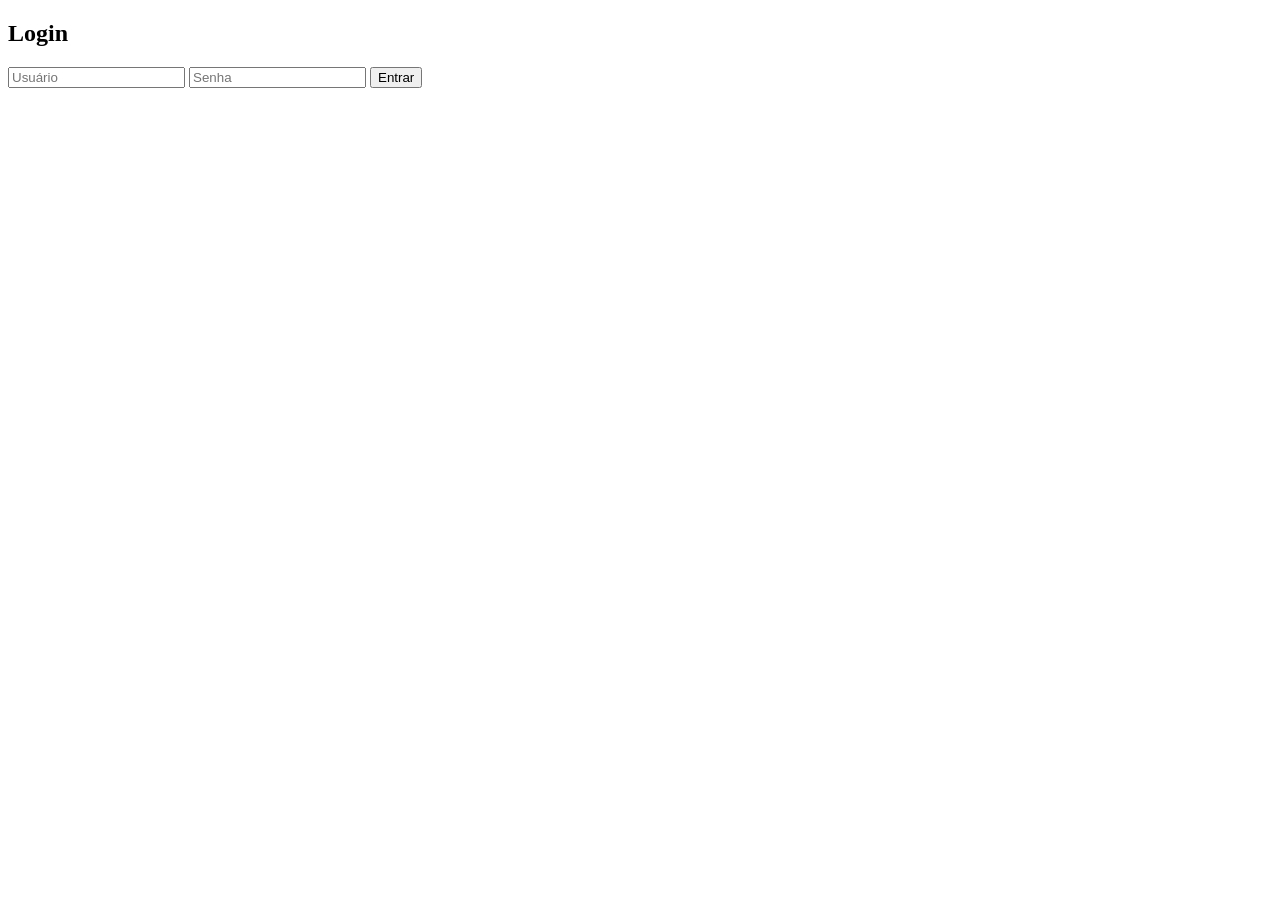
==== templates/index.html @ cce2e697 "feat: sistema completo de monitoramento ambiental funcionando" ====
<!DOCTYPE html>
<html>
<body>

<h2>Login</h2>

<form action="/login" method="POST">
  <input name="username" placeholder="Usuário">
  <input name="password" type="password" placeholder="Senha">
  <button type="submit">Entrar</button>
</form>

</body>
</html>
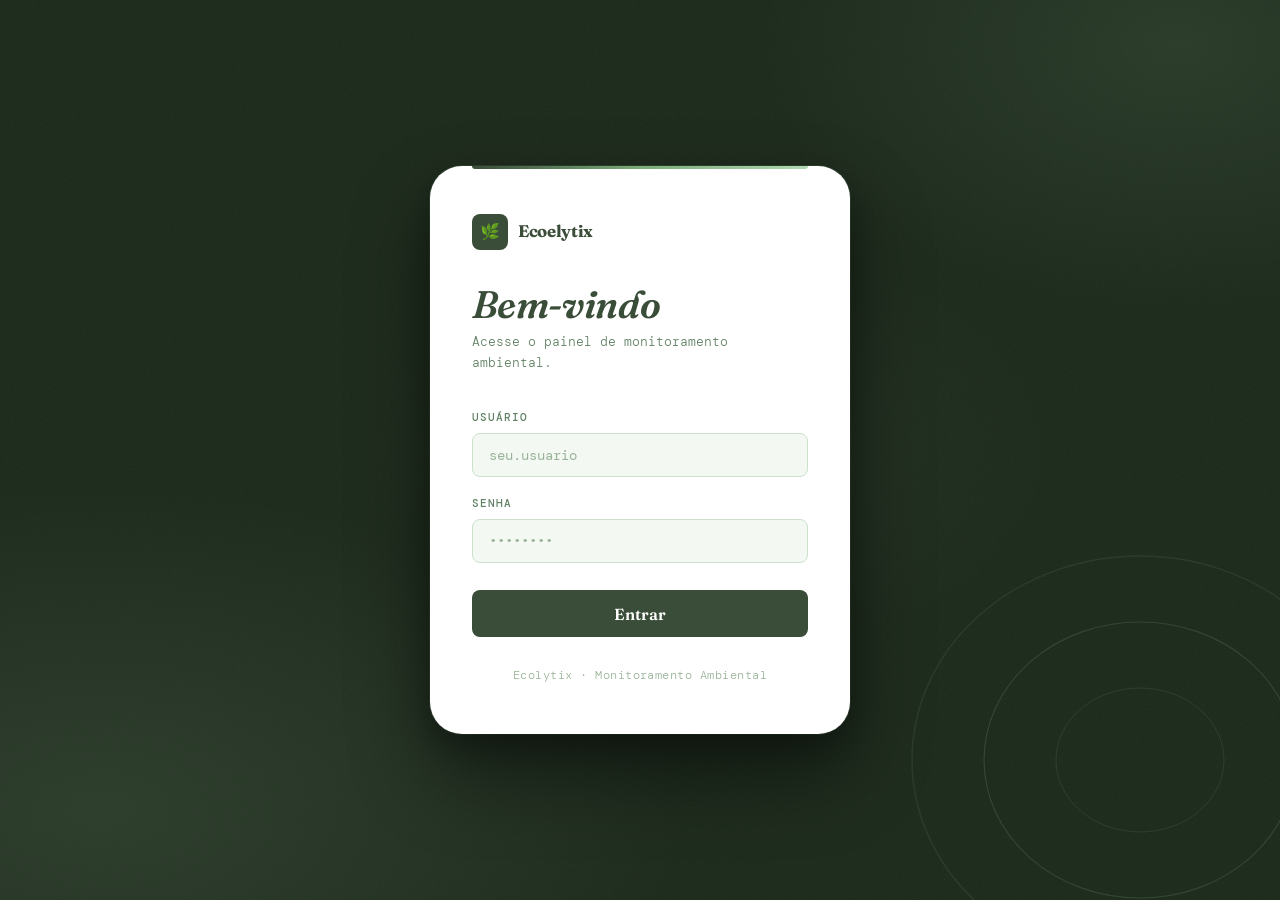
==== commit b1fd304f: "Update index.html" ====
--- a/templates/index.html
+++ b/templates/index.html
@@ -1,14 +1,39 @@
 <!DOCTYPE html>
-<html>
+<html lang="pt-BR">
+<head>
+  <meta charset="UTF-8">
+  <meta name="viewport" content="width=device-width, initial-scale=1.0">
+  <title>Ecoelytix · Login</title>
+  <link rel="stylesheet" href="style.css">
+</head>
 <body>
 
-<h2>Login</h2>
+<div class="login-wrapper">
+  <div class="login-card">
 
-<form action="/login" method="POST">
-  <input name="username" placeholder="Usuário">
-  <input name="password" type="password" placeholder="Senha">
-  <button type="submit">Entrar</button>
-</form>
+    <div class="login-logo">
+      <div class="login-logo-icon">🌿</div>
+      <span class="login-logo-text">Ecoelytix</span>
+    </div>
+
+    <h2>Bem-vindo</h2>
+    <p class="login-subtitle">Acesse o painel de monitoramento ambiental.</p>
+
+    <form action="/login" method="POST">
+      <div class="form-group">
+        <label for="username">Usuário</label>
+        <input id="username" name="username" type="text" placeholder="seu.usuario">
+      </div>
+      <div class="form-group">
+        <label for="password">Senha</label>
+        <input id="password" name="password" type="password" placeholder="••••••••">
+      </div>
+      <button type="submit">Entrar</button>
+    </form>
+
+    <p class="login-footer">Ecolytix · Monitoramento Ambiental</p>
+  </div>
+</div>
 
 </body>
-</html>+</html>
--- a/templates/style.css
+++ b/templates/style.css
@@ -0,0 +1,558 @@
+/* ============================================================
+   EcoCircular · AirSense — Stylesheet
+   Paleta: #3A4D39 · #618264 · #79AC78 · #B0D9B1 + branco
+   Tema: Botanical Dark · Orgânico · Editorial
+   ============================================================ */
+
+@import url('https://fonts.googleapis.com/css2?family=Fraunces:ital,opsz,wght@0,9..144,300;0,9..144,600;0,9..144,700;1,9..144,400&family=DM+Mono:wght@300;400;500&display=swap');
+
+/* ── Variáveis ─────────────────────────────────────────────── */
+:root {
+  /* Paleta fornecida */
+  --green-deep:    #3A4D39;
+  --green-mid:     #618264;
+  --green-light:   #79AC78;
+  --green-pale:    #B0D9B1;
+
+  /* Fundos (mais escuros para criar profundidade) */
+  --bg-base:       #1c2a1b;
+  --bg-surface:    #243023;
+  --bg-card:       #2e3d2d;
+  --bg-card-hover: #364a35;
+  --bg-input:      #1f2c1e;
+
+  /* Branco e variantes */
+  --white:         #ffffff;
+  --white-95:      rgba(255, 255, 255, 0.95);
+  --white-12:      rgba(255, 255, 255, 0.12);
+  --white-06:      rgba(255, 255, 255, 0.06);
+
+  /* Texto */
+  --text-primary:   #f0f7f0;
+  --text-secondary: #B0D9B1;
+  --text-muted:     #618264;
+  --text-dark:      #2e3d2d;
+
+  /* Bordas */
+  --border:        rgba(176, 217, 177, 0.13);
+  --border-mid:    rgba(176, 217, 177, 0.28);
+  --border-focus:  rgba(176, 217, 177, 0.55);
+
+  /* Âmbar — complementar quente para micro-detalhes */
+  --warm:          #c8a96e;
+  --warm-dim:      rgba(200, 169, 110, 0.14);
+
+  /* Raios */
+  --radius-xs: 4px;
+  --radius-sm: 8px;
+  --radius-md: 14px;
+  --radius-lg: 22px;
+  --radius-xl: 32px;
+
+  /* Fontes */
+  --font-display: 'Fraunces', Georgia, serif;
+  --font-mono:    'DM Mono', 'Courier New', monospace;
+
+  --ease: cubic-bezier(0.4, 0, 0.2, 1);
+  --transition: all 0.24s var(--ease);
+}
+
+/* ── Reset ─────────────────────────────────────────────────── */
+*, *::before, *::after { box-sizing: border-box; margin: 0; padding: 0; }
+
+/* ── Base ──────────────────────────────────────────────────── */
+html { font-size: 16px; -webkit-font-smoothing: antialiased; }
+
+body {
+  background-color: var(--bg-base);
+  color: var(--text-primary);
+  font-family: var(--font-mono);
+  font-weight: 300;
+  min-height: 100vh;
+  line-height: 1.65;
+  background-image:
+    radial-gradient(ellipse 70% 55% at 8%  90%, rgba(58,77,57,0.55)    0%, transparent 65%),
+    radial-gradient(ellipse 50% 45% at 92%  5%, rgba(97,130,100,0.2)   0%, transparent 65%),
+    radial-gradient(ellipse 40% 35% at 55% 50%, rgba(176,217,177,0.04) 0%, transparent 70%);
+}
+
+/* Grão orgânico de fundo */
+body::before {
+  content: '';
+  position: fixed;
+  inset: 0;
+  pointer-events: none;
+  z-index: 0;
+  background-image: url("data:image/svg+xml,%3Csvg xmlns='http://www.w3.org/2000/svg' width='300' height='300'%3E%3Cfilter id='g'%3E%3CfeTurbulence type='fractalNoise' baseFrequency='0.72' numOctaves='4' stitchTiles='stitch'/%3E%3CfeColorMatrix type='saturate' values='0'/%3E%3C/filter%3E%3Crect width='300' height='300' filter='url(%23g)' opacity='0.038'/%3E%3C/svg%3E");
+}
+
+/* ── Tipografia ────────────────────────────────────────────── */
+h1, h2, h3, h4, h5, h6 {
+  font-family: var(--font-display);
+  line-height: 1.15;
+  letter-spacing: -0.01em;
+}
+h2 { font-size: clamp(1.7rem, 3vw, 2.4rem); font-weight: 600; }
+h3 { font-size: 1.15rem; font-weight: 400; }
+h4 { font-size: 0.7rem; font-weight: 500; letter-spacing: 0.1em;
+     text-transform: uppercase; font-family: var(--font-mono); }
+
+/* ─────────────────────────────────────────────────────────────
+   LOGIN PAGE
+   ───────────────────────────────────────────────────────── */
+
+.login-wrapper {
+  min-height: 100vh;
+  display: flex;
+  align-items: center;
+  justify-content: center;
+  padding: 2rem;
+  position: relative;
+  z-index: 1;
+}
+
+/* Anéis decorativos no canto */
+.login-wrapper::after {
+  content: '';
+  position: fixed;
+  bottom: -100px;
+  right: -100px;
+  width: 480px;
+  height: 480px;
+  background-image: url("data:image/svg+xml,%3Csvg xmlns='http://www.w3.org/2000/svg' viewBox='0 0 400 400'%3E%3Cellipse cx='200' cy='200' rx='190' ry='170' fill='none' stroke='%233A4D39' stroke-width='1.2' opacity='0.5'/%3E%3Cellipse cx='200' cy='200' rx='130' ry='115' fill='none' stroke='%23618264' stroke-width='1' opacity='0.3'/%3E%3Cellipse cx='200' cy='200' rx='70'  ry='60'  fill='none' stroke='%2379AC78' stroke-width='0.7' opacity='0.2'/%3E%3C/svg%3E");
+  pointer-events: none;
+  z-index: 0;
+  animation: rotateRing 50s linear infinite;
+}
+
+@keyframes rotateRing {
+  to { transform: rotate(360deg); }
+}
+
+/* Card branco ─ destaque visual sobre o fundo escuro */
+.login-card {
+  background: var(--white);
+  border-radius: var(--radius-xl);
+  padding: 3rem 2.6rem;
+  width: 100%;
+  max-width: 420px;
+  box-shadow:
+    0 40px 80px rgba(0,0,0,0.45),
+    0 12px 30px rgba(0,0,0,0.25),
+    0 0 0 1px rgba(176,217,177,0.12);
+  position: relative;
+  z-index: 1;
+  animation: cardIn 0.55s cubic-bezier(0.16, 1, 0.3, 1) both;
+  color: var(--text-dark);
+}
+
+/* Barra de cor no topo do card */
+.login-card::before {
+  content: '';
+  position: absolute;
+  top: 0; left: 2.6rem; right: 2.6rem;
+  height: 3px;
+  background: linear-gradient(90deg, var(--green-deep), var(--green-light), var(--green-pale));
+  border-radius: 0 0 3px 3px;
+}
+
+@keyframes cardIn {
+  from { opacity: 0; transform: translateY(28px) scale(0.96); }
+  to   { opacity: 1; transform: translateY(0)   scale(1); }
+}
+
+/* Logo */
+.login-logo {
+  display: flex;
+  align-items: center;
+  gap: 0.65rem;
+  margin-bottom: 2rem;
+}
+
+.login-logo-icon {
+  width: 36px; height: 36px;
+  background: var(--green-deep);
+  border-radius: var(--radius-sm);
+  display: flex; align-items: center; justify-content: center;
+  font-size: 1rem; flex-shrink: 0;
+}
+
+.login-logo-text {
+  font-family: var(--font-display);
+  font-weight: 700;
+  font-size: 1.05rem;
+  color: var(--green-deep);
+  letter-spacing: -0.02em;
+}
+
+.login-card h2 {
+  color: var(--green-deep);
+  margin-bottom: 0.3rem;
+  font-style: italic;
+}
+
+.login-subtitle {
+  font-size: 0.8rem;
+  color: var(--green-mid);
+  margin-bottom: 2.2rem;
+}
+
+/* Form */
+.login-card form {
+  display: flex;
+  flex-direction: column;
+  gap: 1.1rem;
+}
+
+.form-group {
+  display: flex;
+  flex-direction: column;
+  gap: 0.4rem;
+}
+
+.form-group label {
+  font-size: 0.68rem;
+  letter-spacing: 0.1em;
+  text-transform: uppercase;
+  color: var(--green-mid);
+  font-weight: 500;
+}
+
+/* Inputs */
+input[type="text"],
+input[type="password"],
+input[name="username"],
+input[name="password"] {
+  width: 100%;
+  background: #f3f8f3;
+  border: 1.5px solid #cce0cc;
+  border-radius: var(--radius-sm);
+  color: var(--green-deep);
+  font-family: var(--font-mono);
+  font-size: 0.9rem;
+  font-weight: 400;
+  padding: 0.75rem 1rem;
+  outline: none;
+  transition: var(--transition);
+  caret-color: var(--green-light);
+}
+
+input[name="username"]::placeholder,
+input[name="password"]::placeholder,
+input[type="text"]::placeholder,
+input[type="password"]::placeholder { color: #9ab49a; }
+
+input[name="username"]:focus,
+input[name="password"]:focus,
+input[type="text"]:focus,
+input[type="password"]:focus {
+  border-color: var(--green-light);
+  background: #ffffff;
+  box-shadow: 0 0 0 3px rgba(121,172,120,0.18), 0 2px 8px rgba(58,77,57,0.08);
+}
+
+/* Botão */
+button[type="submit"], .btn-primary {
+  width: 100%;
+  padding: 0.85rem 1.4rem;
+  background: var(--green-deep);
+  border: none;
+  border-radius: var(--radius-sm);
+  color: var(--white);
+  font-family: var(--font-display);
+  font-weight: 600;
+  font-size: 1rem;
+  cursor: pointer;
+  transition: var(--transition);
+  position: relative;
+  overflow: hidden;
+  margin-top: 0.6rem;
+}
+
+button[type="submit"]::before, .btn-primary::before {
+  content: '';
+  position: absolute;
+  top: 0; left: -100%;
+  width: 60%; height: 100%;
+  background: linear-gradient(90deg, transparent, rgba(255,255,255,0.1), transparent);
+  transition: left 0.48s ease;
+}
+
+button[type="submit"]:hover::before, .btn-primary:hover::before { left: 160%; }
+
+button[type="submit"]:hover, .btn-primary:hover {
+  background: var(--green-mid);
+  transform: translateY(-1px);
+  box-shadow: 0 8px 24px rgba(58,77,57,0.35);
+}
+
+button[type="submit"]:active, .btn-primary:active {
+  transform: translateY(0);
+  box-shadow: none;
+}
+
+.login-footer {
+  margin-top: 1.8rem;
+  text-align: center;
+  font-size: 0.74rem;
+  color: #9ab49a;
+  letter-spacing: 0.04em;
+}
+
+/* ─────────────────────────────────────────────────────────────
+   DASHBOARD PAGE
+   ───────────────────────────────────────────────────────── */
+
+.dashboard-wrapper {
+  min-height: 100vh;
+  display: flex;
+  flex-direction: column;
+}
+
+/* Topbar */
+.topbar {
+  display: flex;
+  align-items: center;
+  justify-content: space-between;
+  padding: 0.85rem 2rem;
+  border-bottom: 1px solid var(--border);
+  background: rgba(28,42,27,0.88);
+  backdrop-filter: blur(14px);
+  position: sticky;
+  top: 0;
+  z-index: 100;
+}
+
+.topbar-brand { display: flex; align-items: center; gap: 0.65rem; }
+
+.brand-icon {
+  width: 30px; height: 30px;
+  background: var(--green-deep);
+  border: 1px solid var(--green-mid);
+  border-radius: var(--radius-sm);
+  display: flex; align-items: center; justify-content: center;
+  font-size: 0.85rem; flex-shrink: 0;
+}
+
+.brand-name {
+  font-family: var(--font-display);
+  font-weight: 600;
+  font-size: 1rem;
+  color: var(--text-primary);
+}
+
+.brand-name span { color: var(--green-pale); }
+
+.topbar-env {
+  font-size: 0.68rem;
+  color: var(--text-muted);
+  letter-spacing: 0.08em;
+  text-transform: uppercase;
+  padding: 0.28rem 0.8rem;
+  border: 1px solid var(--border);
+  border-radius: 100px;
+}
+
+/* Conteúdo */
+.dashboard-content {
+  flex: 1;
+  padding: 2rem 2rem 3rem;
+  max-width: 1200px;
+  width: 100%;
+  margin: 0 auto;
+  position: relative;
+  z-index: 1;
+}
+
+/* Header */
+.dashboard-header {
+  margin-bottom: 1.8rem;
+  animation: fadeUp 0.4s ease both;
+  padding-top: 0.3rem;
+}
+
+.dashboard-header h2 {
+  color: var(--white);
+  margin-bottom: 0.25rem;
+  font-style: italic;
+}
+
+.dashboard-header p { font-size: 0.8rem; color: var(--text-muted); }
+
+@keyframes fadeUp {
+  from { opacity: 0; transform: translateY(14px); }
+  to   { opacity: 1; transform: translateY(0); }
+}
+
+/* ── h2 e h3 no contexto do dashboard HTML original ───────── */
+body > h2 {
+  font-family: var(--font-display);
+  font-style: italic;
+  font-weight: 600;
+  font-size: clamp(1.6rem, 3vw, 2.2rem);
+  color: var(--white);
+  padding: 1.6rem 2rem 0.4rem;
+  max-width: 1200px;
+  margin: 0 auto;
+  position: relative;
+  z-index: 1;
+  animation: fadeUp 0.4s ease both;
+}
+
+h3 {
+  display: inline-flex;
+  align-items: center;
+  gap: 0.8rem;
+  padding: 0.6rem 1.2rem 0.6rem 1rem;
+  background: var(--bg-card);
+  border: 1px solid var(--border);
+  border-left: 3px solid var(--green-light);
+  border-radius: var(--radius-sm);
+  font-size: 0.78rem;
+  font-family: var(--font-mono);
+  font-weight: 400;
+  color: var(--text-muted);
+  letter-spacing: 0.03em;
+  margin: 0 2rem 1.8rem;
+  max-width: calc(1200px - 4rem);
+  position: relative;
+  z-index: 1;
+  animation: fadeUp 0.4s 0.08s ease both;
+}
+
+/* Ponto pulsante de status */
+h3::before {
+  content: '';
+  width: 8px; height: 8px;
+  border-radius: 50%;
+  background: var(--green-light);
+  box-shadow: 0 0 10px var(--green-light);
+  animation: blink 2.2s ease-in-out infinite;
+  flex-shrink: 0;
+}
+
+@keyframes blink {
+  0%, 100% { opacity: 1;   box-shadow: 0 0 10px var(--green-light); }
+  50%       { opacity: 0.4; box-shadow: 0 0 3px  var(--green-light); }
+}
+
+#status {
+  color: var(--green-pale);
+  font-family: var(--font-display);
+  font-size: 1rem;
+  font-weight: 600;
+  font-style: italic;
+  letter-spacing: -0.01em;
+}
+
+/* ── h4 dos gráficos ───────────────────────────────────────── */
+h4 {
+  font-size: 0.68rem;
+  letter-spacing: 0.1em;
+  text-transform: uppercase;
+  color: var(--green-pale);
+  margin-bottom: 1rem;
+  display: flex;
+  align-items: center;
+  gap: 0.55rem;
+  font-weight: 500;
+}
+
+h4::before {
+  content: '';
+  display: inline-block;
+  width: 18px; height: 1.5px;
+  background: var(--green-light);
+  border-radius: 2px;
+  flex-shrink: 0;
+}
+
+/* h4 no nível do body (sem wrapper de card) */
+body > h4 {
+  max-width: 1200px;
+  margin: 1.8rem auto 0.9rem;
+  padding: 0 2rem;
+  position: relative;
+  z-index: 1;
+  animation: fadeUp 0.4s 0.14s ease both;
+}
+
+/* ── Seção de gráficos ─────────────────────────────────────── */
+.charts-grid {
+  display: grid;
+  grid-template-columns: 1fr 1fr;
+  gap: 1.2rem;
+}
+
+@media (max-width: 768px) {
+  .charts-grid { grid-template-columns: 1fr; }
+  .dashboard-content { padding: 1.2rem; }
+  .topbar { padding: 0.7rem 1.2rem; }
+  body > h2, h3, body > h4 { padding-left: 1.2rem; padding-right: 1.2rem; margin-left: 0; margin-right: 0; }
+}
+
+/* Cards de gráfico */
+.chart-card {
+  background: var(--bg-card);
+  border: 1px solid var(--border);
+  border-radius: var(--radius-md);
+  padding: 1.4rem 1.4rem 1.2rem;
+  transition: var(--transition);
+  animation: fadeUp 0.4s 0.15s ease both;
+}
+
+.chart-card:hover {
+  border-color: var(--border-mid);
+  background: var(--bg-card-hover);
+  transform: translateY(-2px);
+  box-shadow: 0 8px 32px rgba(0,0,0,0.25), 0 0 0 1px rgba(176,217,177,0.08);
+}
+
+/* Canvas Chart.js */
+canvas {
+  display: block;
+  width: 100% !important;
+  max-height: 280px;
+}
+
+/* Canvas soltos no body (sem card wrapper) */
+body > canvas {
+  background: var(--bg-card);
+  border: 1px solid var(--border);
+  border-radius: var(--radius-md);
+  padding: 1.2rem;
+  margin: 0 auto 1.2rem;
+  max-width: 1200px;
+  position: relative;
+  z-index: 1;
+  display: block;
+}
+
+/* ── Chips / badges utilitários ────────────────────────────── */
+.chip {
+  display: inline-flex; align-items: center; gap: 0.35rem;
+  padding: 0.28rem 0.75rem;
+  border-radius: 100px;
+  font-size: 0.7rem; font-weight: 500; letter-spacing: 0.05em;
+}
+
+.chip-good {
+  background: rgba(176,217,177,0.12);
+  color: var(--green-pale);
+  border: 1px solid rgba(176,217,177,0.25);
+}
+
+.chip-warn {
+  background: var(--warm-dim);
+  color: var(--warm);
+  border: 1px solid rgba(200,169,110,0.25);
+}
+
+/* ── Scrollbar ─────────────────────────────────────────────── */
+::-webkit-scrollbar              { width: 5px; }
+::-webkit-scrollbar-track        { background: var(--bg-base); }
+::-webkit-scrollbar-thumb        { background: var(--green-deep); border-radius: 3px; }
+::-webkit-scrollbar-thumb:hover  { background: var(--green-mid); }
+
+/* ── Seleção ───────────────────────────────────────────────── */
+::selection { background: rgba(121,172,120,0.28); color: var(--white); }
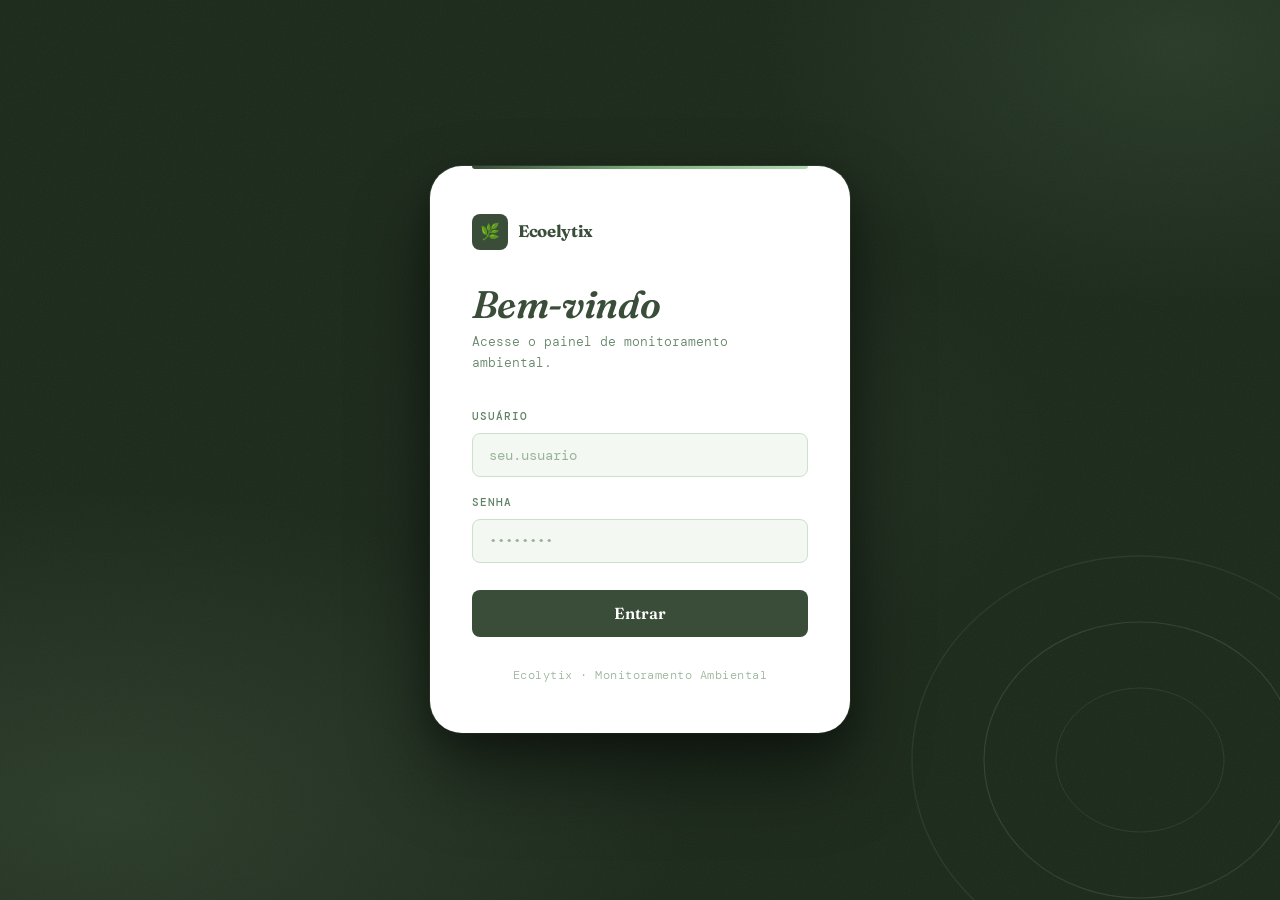
==== commit da094ec0: "Change form action to dashboard.html with GET method" ====
--- a/templates/index.html
+++ b/templates/index.html
@@ -19,7 +19,7 @@
     <h2>Bem-vindo</h2>
     <p class="login-subtitle">Acesse o painel de monitoramento ambiental.</p>
 
-    <form action="/login" method="POST">
+    <form action="dashboard.html" method="GET">
       <div class="form-group">
         <label for="username">Usuário</label>
         <input id="username" name="username" type="text" placeholder="seu.usuario">
--- a/templates/style.css
+++ b/templates/style.css
@@ -1,55 +1,40 @@
-/* ============================================================
-   EcoCircular · AirSense — Stylesheet
-   Paleta: #3A4D39 · #618264 · #79AC78 · #B0D9B1 + branco
-   Tema: Botanical Dark · Orgânico · Editorial
-   ============================================================ */
-
 @import url('https://fonts.googleapis.com/css2?family=Fraunces:ital,opsz,wght@0,9..144,300;0,9..144,600;0,9..144,700;1,9..144,400&family=DM+Mono:wght@300;400;500&display=swap');
 
-/* ── Variáveis ─────────────────────────────────────────────── */
 :root {
-  /* Paleta fornecida */
   --green-deep:    #3A4D39;
   --green-mid:     #618264;
   --green-light:   #79AC78;
   --green-pale:    #B0D9B1;
 
-  /* Fundos (mais escuros para criar profundidade) */
   --bg-base:       #1c2a1b;
   --bg-surface:    #243023;
   --bg-card:       #2e3d2d;
   --bg-card-hover: #364a35;
   --bg-input:      #1f2c1e;
 
-  /* Branco e variantes */
   --white:         #ffffff;
   --white-95:      rgba(255, 255, 255, 0.95);
   --white-12:      rgba(255, 255, 255, 0.12);
   --white-06:      rgba(255, 255, 255, 0.06);
 
-  /* Texto */
   --text-primary:   #f0f7f0;
   --text-secondary: #B0D9B1;
   --text-muted:     #618264;
   --text-dark:      #2e3d2d;
 
-  /* Bordas */
   --border:        rgba(176, 217, 177, 0.13);
   --border-mid:    rgba(176, 217, 177, 0.28);
   --border-focus:  rgba(176, 217, 177, 0.55);
 
-  /* Âmbar — complementar quente para micro-detalhes */
   --warm:          #c8a96e;
   --warm-dim:      rgba(200, 169, 110, 0.14);
 
-  /* Raios */
   --radius-xs: 4px;
   --radius-sm: 8px;
   --radius-md: 14px;
   --radius-lg: 22px;
   --radius-xl: 32px;
 
-  /* Fontes */
   --font-display: 'Fraunces', Georgia, serif;
   --font-mono:    'DM Mono', 'Courier New', monospace;
 
@@ -57,10 +42,8 @@
   --transition: all 0.24s var(--ease);
 }
 
-/* ── Reset ─────────────────────────────────────────────────── */
 *, *::before, *::after { box-sizing: border-box; margin: 0; padding: 0; }
 
-/* ── Base ──────────────────────────────────────────────────── */
 html { font-size: 16px; -webkit-font-smoothing: antialiased; }
 
 body {
@@ -76,7 +59,6 @@
     radial-gradient(ellipse 40% 35% at 55% 50%, rgba(176,217,177,0.04) 0%, transparent 70%);
 }
 
-/* Grão orgânico de fundo */
 body::before {
   content: '';
   position: fixed;
@@ -86,7 +68,6 @@
   background-image: url("data:image/svg+xml,%3Csvg xmlns='http://www.w3.org/2000/svg' width='300' height='300'%3E%3Cfilter id='g'%3E%3CfeTurbulence type='fractalNoise' baseFrequency='0.72' numOctaves='4' stitchTiles='stitch'/%3E%3CfeColorMatrix type='saturate' values='0'/%3E%3C/filter%3E%3Crect width='300' height='300' filter='url(%23g)' opacity='0.038'/%3E%3C/svg%3E");
 }
 
-/* ── Tipografia ────────────────────────────────────────────── */
 h1, h2, h3, h4, h5, h6 {
   font-family: var(--font-display);
   line-height: 1.15;
@@ -97,10 +78,6 @@
 h4 { font-size: 0.7rem; font-weight: 500; letter-spacing: 0.1em;
      text-transform: uppercase; font-family: var(--font-mono); }
 
-/* ─────────────────────────────────────────────────────────────
-   LOGIN PAGE
-   ───────────────────────────────────────────────────────── */
-
 .login-wrapper {
   min-height: 100vh;
   display: flex;
@@ -111,7 +88,6 @@
   z-index: 1;
 }
 
-/* Anéis decorativos no canto */
 .login-wrapper::after {
   content: '';
   position: fixed;
@@ -129,7 +105,6 @@
   to { transform: rotate(360deg); }
 }
 
-/* Card branco ─ destaque visual sobre o fundo escuro */
 .login-card {
   background: var(--white);
   border-radius: var(--radius-xl);
@@ -146,7 +121,6 @@
   color: var(--text-dark);
 }
 
-/* Barra de cor no topo do card */
 .login-card::before {
   content: '';
   position: absolute;
@@ -161,7 +135,6 @@
   to   { opacity: 1; transform: translateY(0)   scale(1); }
 }
 
-/* Logo */
 .login-logo {
   display: flex;
   align-items: center;
@@ -197,7 +170,6 @@
   margin-bottom: 2.2rem;
 }
 
-/* Form */
 .login-card form {
   display: flex;
   flex-direction: column;
@@ -218,7 +190,6 @@
   font-weight: 500;
 }
 
-/* Inputs */
 input[type="text"],
 input[type="password"],
 input[name="username"],
@@ -251,7 +222,6 @@
   box-shadow: 0 0 0 3px rgba(121,172,120,0.18), 0 2px 8px rgba(58,77,57,0.08);
 }
 
-/* Botão */
 button[type="submit"], .btn-primary {
   width: 100%;
   padding: 0.85rem 1.4rem;
@@ -299,17 +269,12 @@
   letter-spacing: 0.04em;
 }
 
-/* ─────────────────────────────────────────────────────────────
-   DASHBOARD PAGE
-   ───────────────────────────────────────────────────────── */
-
 .dashboard-wrapper {
   min-height: 100vh;
   display: flex;
   flex-direction: column;
 }
 
-/* Topbar */
 .topbar {
   display: flex;
   align-items: center;
@@ -353,7 +318,6 @@
   border-radius: 100px;
 }
 
-/* Conteúdo */
 .dashboard-content {
   flex: 1;
   padding: 2rem 2rem 3rem;
@@ -364,7 +328,6 @@
   z-index: 1;
 }
 
-/* Header */
 .dashboard-header {
   margin-bottom: 1.8rem;
   animation: fadeUp 0.4s ease both;
@@ -384,7 +347,6 @@
   to   { opacity: 1; transform: translateY(0); }
 }
 
-/* ── h2 e h3 no contexto do dashboard HTML original ───────── */
 body > h2 {
   font-family: var(--font-display);
   font-style: italic;
@@ -420,7 +382,6 @@
   animation: fadeUp 0.4s 0.08s ease both;
 }
 
-/* Ponto pulsante de status */
 h3::before {
   content: '';
   width: 8px; height: 8px;
@@ -445,7 +406,6 @@
   letter-spacing: -0.01em;
 }
 
-/* ── h4 dos gráficos ───────────────────────────────────────── */
 h4 {
   font-size: 0.68rem;
   letter-spacing: 0.1em;
@@ -467,7 +427,6 @@
   flex-shrink: 0;
 }
 
-/* h4 no nível do body (sem wrapper de card) */
 body > h4 {
   max-width: 1200px;
   margin: 1.8rem auto 0.9rem;
@@ -477,7 +436,6 @@
   animation: fadeUp 0.4s 0.14s ease both;
 }
 
-/* ── Seção de gráficos ─────────────────────────────────────── */
 .charts-grid {
   display: grid;
   grid-template-columns: 1fr 1fr;
@@ -491,7 +449,6 @@
   body > h2, h3, body > h4 { padding-left: 1.2rem; padding-right: 1.2rem; margin-left: 0; margin-right: 0; }
 }
 
-/* Cards de gráfico */
 .chart-card {
   background: var(--bg-card);
   border: 1px solid var(--border);
@@ -508,14 +465,12 @@
   box-shadow: 0 8px 32px rgba(0,0,0,0.25), 0 0 0 1px rgba(176,217,177,0.08);
 }
 
-/* Canvas Chart.js */
 canvas {
   display: block;
   width: 100% !important;
   max-height: 280px;
 }
 
-/* Canvas soltos no body (sem card wrapper) */
 body > canvas {
   background: var(--bg-card);
   border: 1px solid var(--border);
@@ -528,7 +483,6 @@
   display: block;
 }
 
-/* ── Chips / badges utilitários ────────────────────────────── */
 .chip {
   display: inline-flex; align-items: center; gap: 0.35rem;
   padding: 0.28rem 0.75rem;
@@ -548,11 +502,9 @@
   border: 1px solid rgba(200,169,110,0.25);
 }
 
-/* ── Scrollbar ─────────────────────────────────────────────── */
 ::-webkit-scrollbar              { width: 5px; }
 ::-webkit-scrollbar-track        { background: var(--bg-base); }
 ::-webkit-scrollbar-thumb        { background: var(--green-deep); border-radius: 3px; }
 ::-webkit-scrollbar-thumb:hover  { background: var(--green-mid); }
 
-/* ── Seleção ───────────────────────────────────────────────── */
 ::selection { background: rgba(121,172,120,0.28); color: var(--white); }
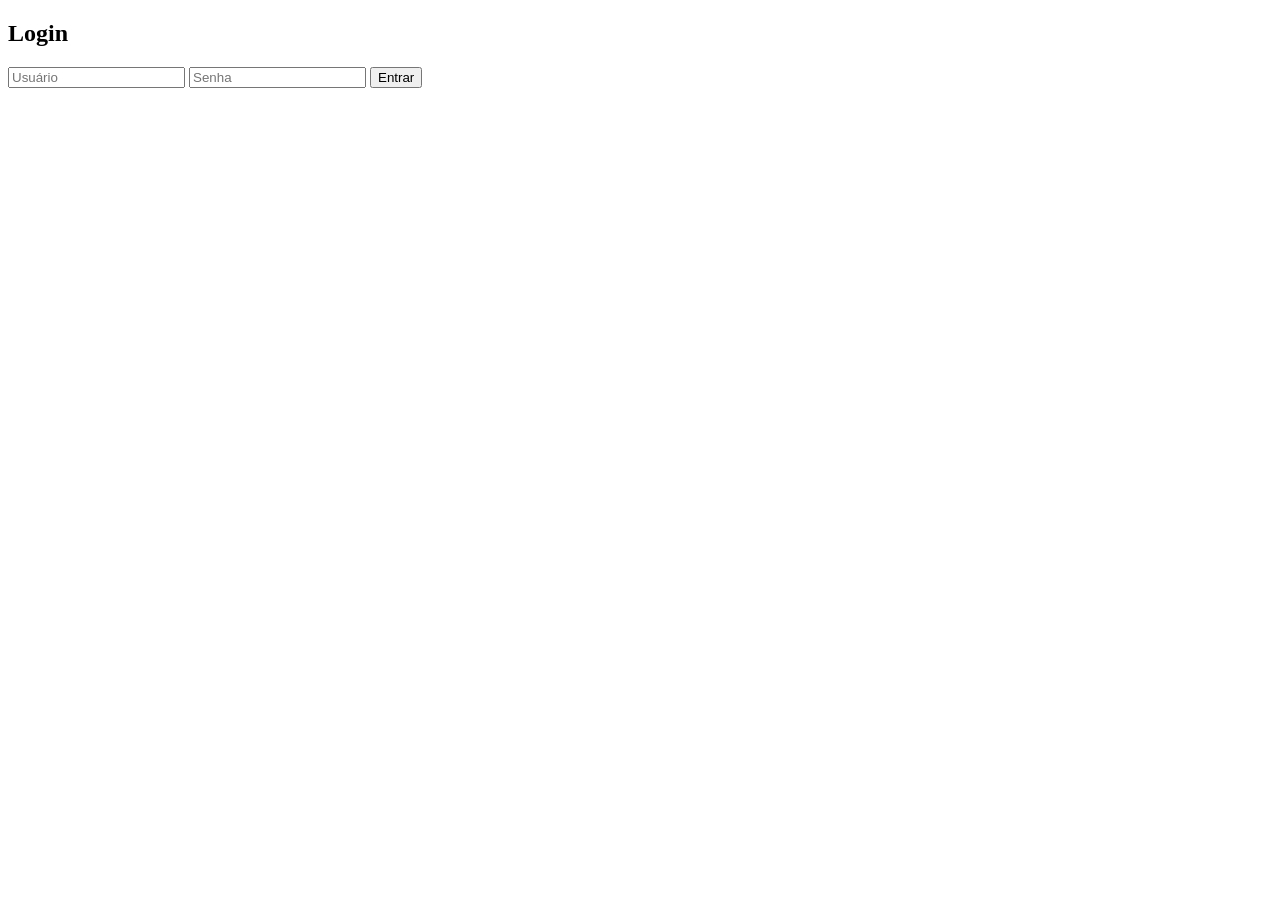
==== commit df24f7a3: "fix: restaura para uma versão estavel por meio do backup" ====
--- a/templates/index.html
+++ b/templates/index.html
@@ -1,39 +1,14 @@
 <!DOCTYPE html>
-<html lang="pt-BR">
-<head>
-  <meta charset="UTF-8">
-  <meta name="viewport" content="width=device-width, initial-scale=1.0">
-  <title>Ecoelytix · Login</title>
-  <link rel="stylesheet" href="style.css">
-</head>
+<html>
 <body>
 
-<div class="login-wrapper">
-  <div class="login-card">
+<h2>Login</h2>
 
-    <div class="login-logo">
-      <div class="login-logo-icon">🌿</div>
-      <span class="login-logo-text">Ecoelytix</span>
-    </div>
-
-    <h2>Bem-vindo</h2>
-    <p class="login-subtitle">Acesse o painel de monitoramento ambiental.</p>
-
-    <form action="dashboard.html" method="GET">
-      <div class="form-group">
-        <label for="username">Usuário</label>
-        <input id="username" name="username" type="text" placeholder="seu.usuario">
-      </div>
-      <div class="form-group">
-        <label for="password">Senha</label>
-        <input id="password" name="password" type="password" placeholder="••••••••">
-      </div>
-      <button type="submit">Entrar</button>
-    </form>
-
-    <p class="login-footer">Ecolytix · Monitoramento Ambiental</p>
-  </div>
-</div>
+<form action="/login" method="POST">
+  <input name="username" placeholder="Usuário">
+  <input name="password" type="password" placeholder="Senha">
+  <button type="submit">Entrar</button>
+</form>
 
 </body>
-</html>
+</html>
